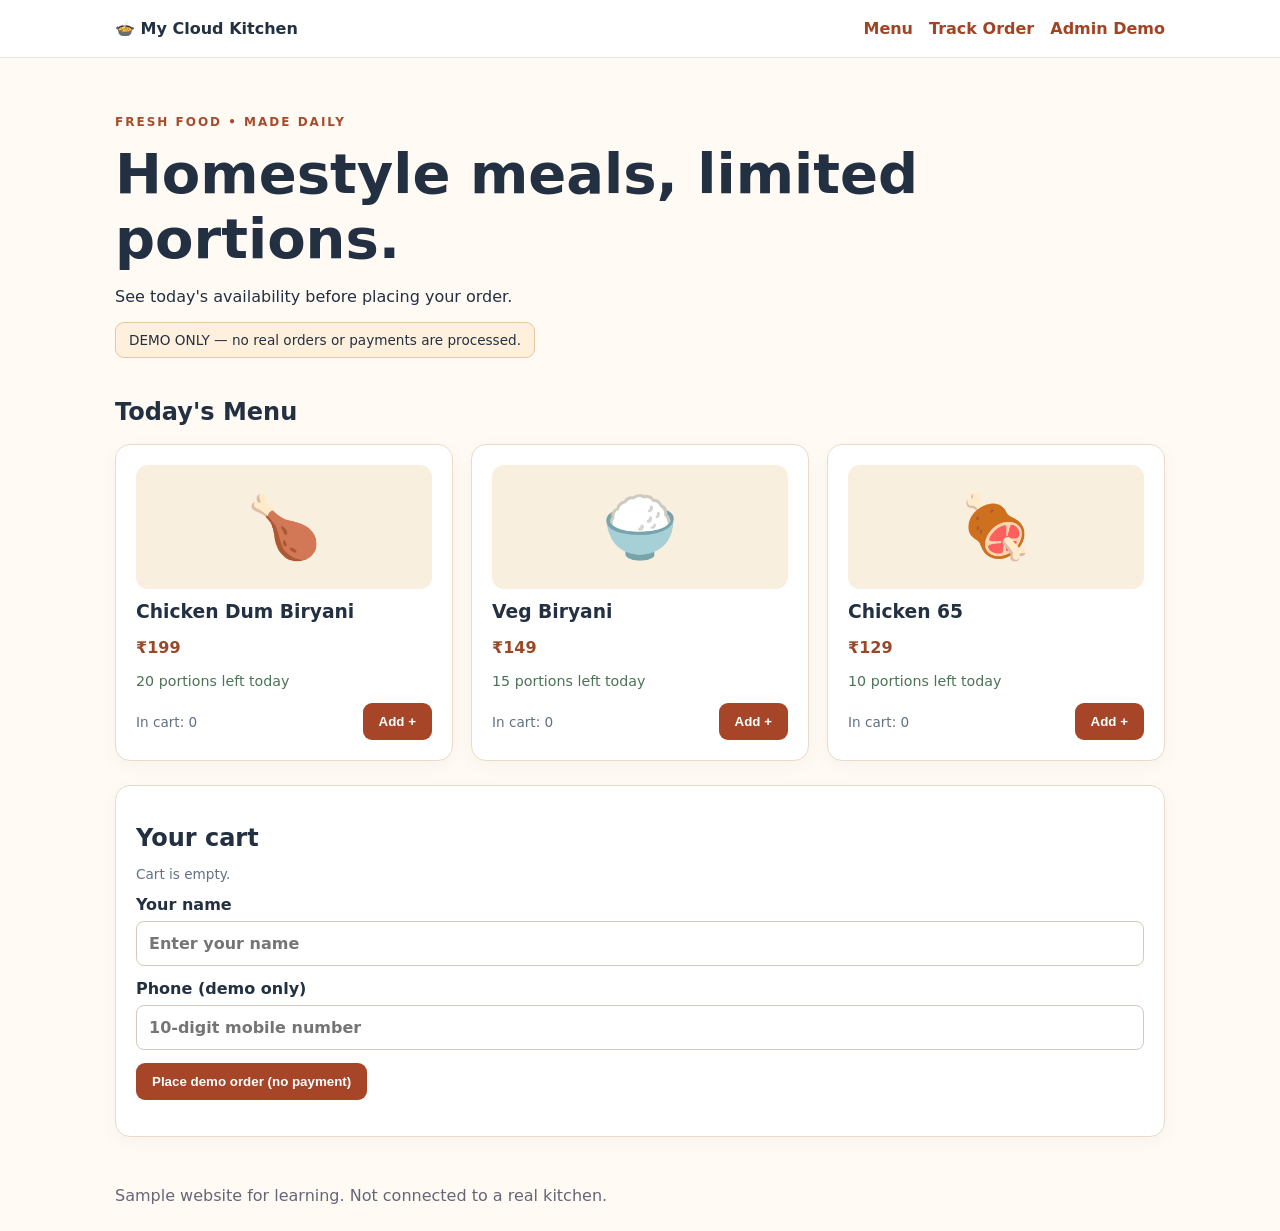
==== index.html @ c60e0d04 "Add files via upload" ====
<!doctype html><html lang="en"><head><meta charset="utf-8"><meta name="viewport" content="width=device-width,initial-scale=1"><title>My Cloud Kitchen — Demo</title><link rel="stylesheet" href="style.css"></head><body><header><div class="wrap nav"><strong>🍲 My Cloud Kitchen</strong><nav><a href="index.html">Menu</a><a href="tracking.html">Track Order</a><a href="admin.html">Admin Demo</a></nav></div></header><main class="wrap"><section class="hero"><p class="eyebrow">Fresh food • Made daily</p><h1>Homestyle meals, limited portions.</h1><p>See today's availability before placing your order.</p><span class="notice">DEMO ONLY — no real orders or payments are processed.</span></section><h2>Today's Menu</h2><div id="menu" class="cards"></div><section class="panel"><h2>Your cart</h2><div id="cart"></div><form id="order-form"><label>Your name<input name="name" required maxlength="80" placeholder="Enter your name"></label><label>Phone (demo only)<input name="phone" inputmode="numeric" required minlength="10" maxlength="15" placeholder="10-digit mobile number"></label><button type="submit">Place demo order (no payment)</button></form><p id="result" role="status"></p></section></main><footer class="wrap">Sample website for learning. Not connected to a real kitchen.</footer><script src="script.js"></script></body></html>
---- style.css ----
:root{font-family:system-ui,-apple-system,Segoe UI,Arial,sans-serif;color:#233042;background:#fffaf4}*{box-sizing:border-box}body{margin:0}header{background:#fff;border-bottom:1px solid #f0e5d9}.wrap{width:min(1050px,92%);margin:auto}.nav{display:flex;align-items:center;justify-content:space-between;gap:15px;padding:19px 0;flex-wrap:wrap}nav{display:flex;gap:16px;flex-wrap:wrap}a{color:#a24423;text-decoration:none;font-weight:600}.hero{padding:45px 0 22px}.eyebrow{text-transform:uppercase;letter-spacing:2px;color:#a64b2c;font-size:.75rem;font-weight:700}.hero h1{font-size:clamp(2rem,5vw,3.5rem);margin:7px 0}.notice{display:inline-block;padding:9px 13px;background:#fff0de;border:1px solid #e5c99f;border-radius:9px;font-size:.85rem}.cards{display:grid;grid-template-columns:repeat(auto-fit,minmax(235px,1fr));gap:18px;margin:18px 0 24px}.card,.panel{border:1px solid #e9dbcb;border-radius:15px;background:#fff;padding:20px;box-shadow:0 5px 20px #44220009}.panel{margin:23px 0}.food-icon{font-size:3.8rem;background:#f9efdf;display:grid;place-items:center;min-height:124px;border-radius:12px}.card h3{margin:12px 0 4px}.price{color:#9a4827;font-weight:800}.stock{font-size:.89rem;color:#4b7357}.soldout{color:#b73535}.card-actions{display:flex;align-items:center;justify-content:space-between;gap:12px}button{border:0;border-radius:9px;background:#a64527;color:#fff;padding:11px 16px;cursor:pointer;font-weight:700}button:hover{background:#87361e}button:disabled{opacity:.5;cursor:not-allowed}button.secondary{background:#536479}input,select{display:block;width:100%;border:1px solid #d9c8b9;padding:12px;border-radius:8px;font:inherit;margin-top:7px}label{display:block;margin:13px 0;font-weight:600}.line{display:flex;justify-content:space-between;align-items:center;gap:12px;padding:12px 0;border-bottom:1px solid #eee3d9;flex-wrap:wrap}.small{font-size:.85rem;color:#617185}#result,#tracking-result{margin-top:14px;font-weight:600}footer{padding:26px 0;color:#667}h2{margin:18px 0 12px}
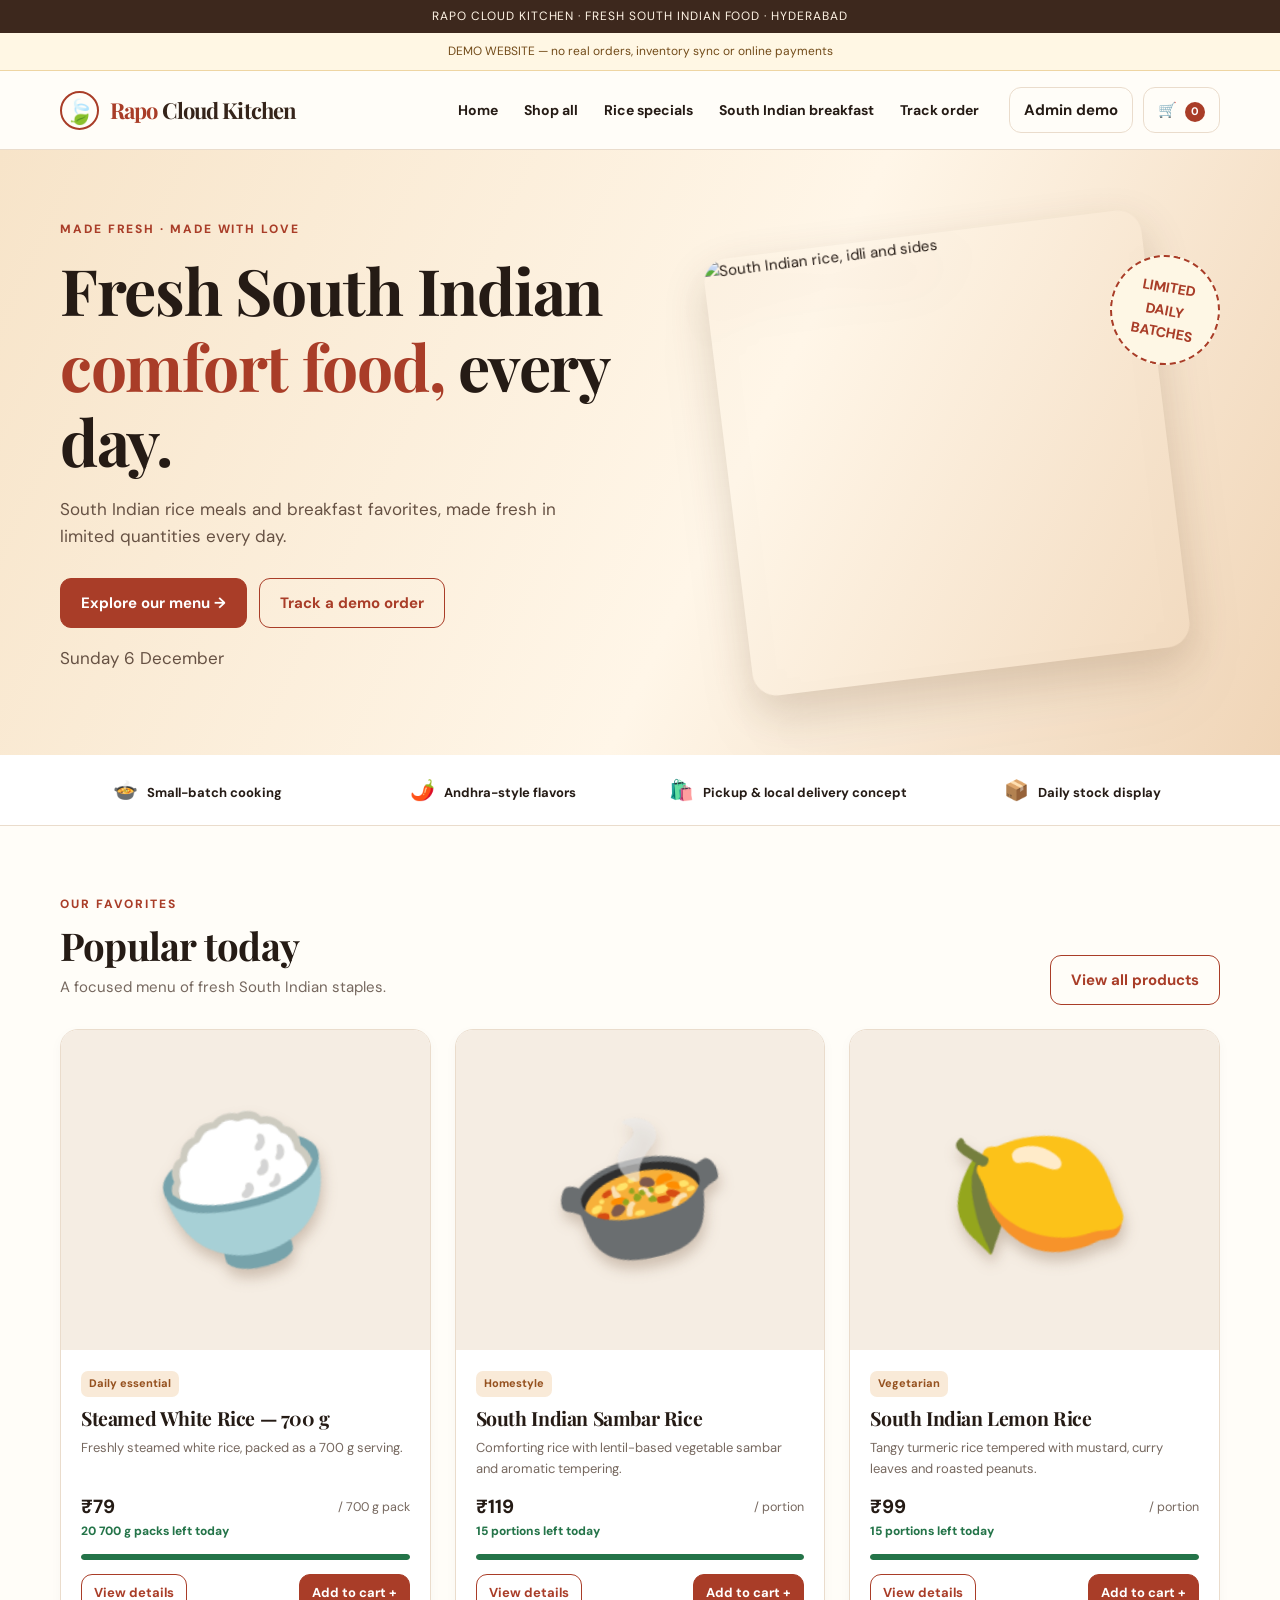
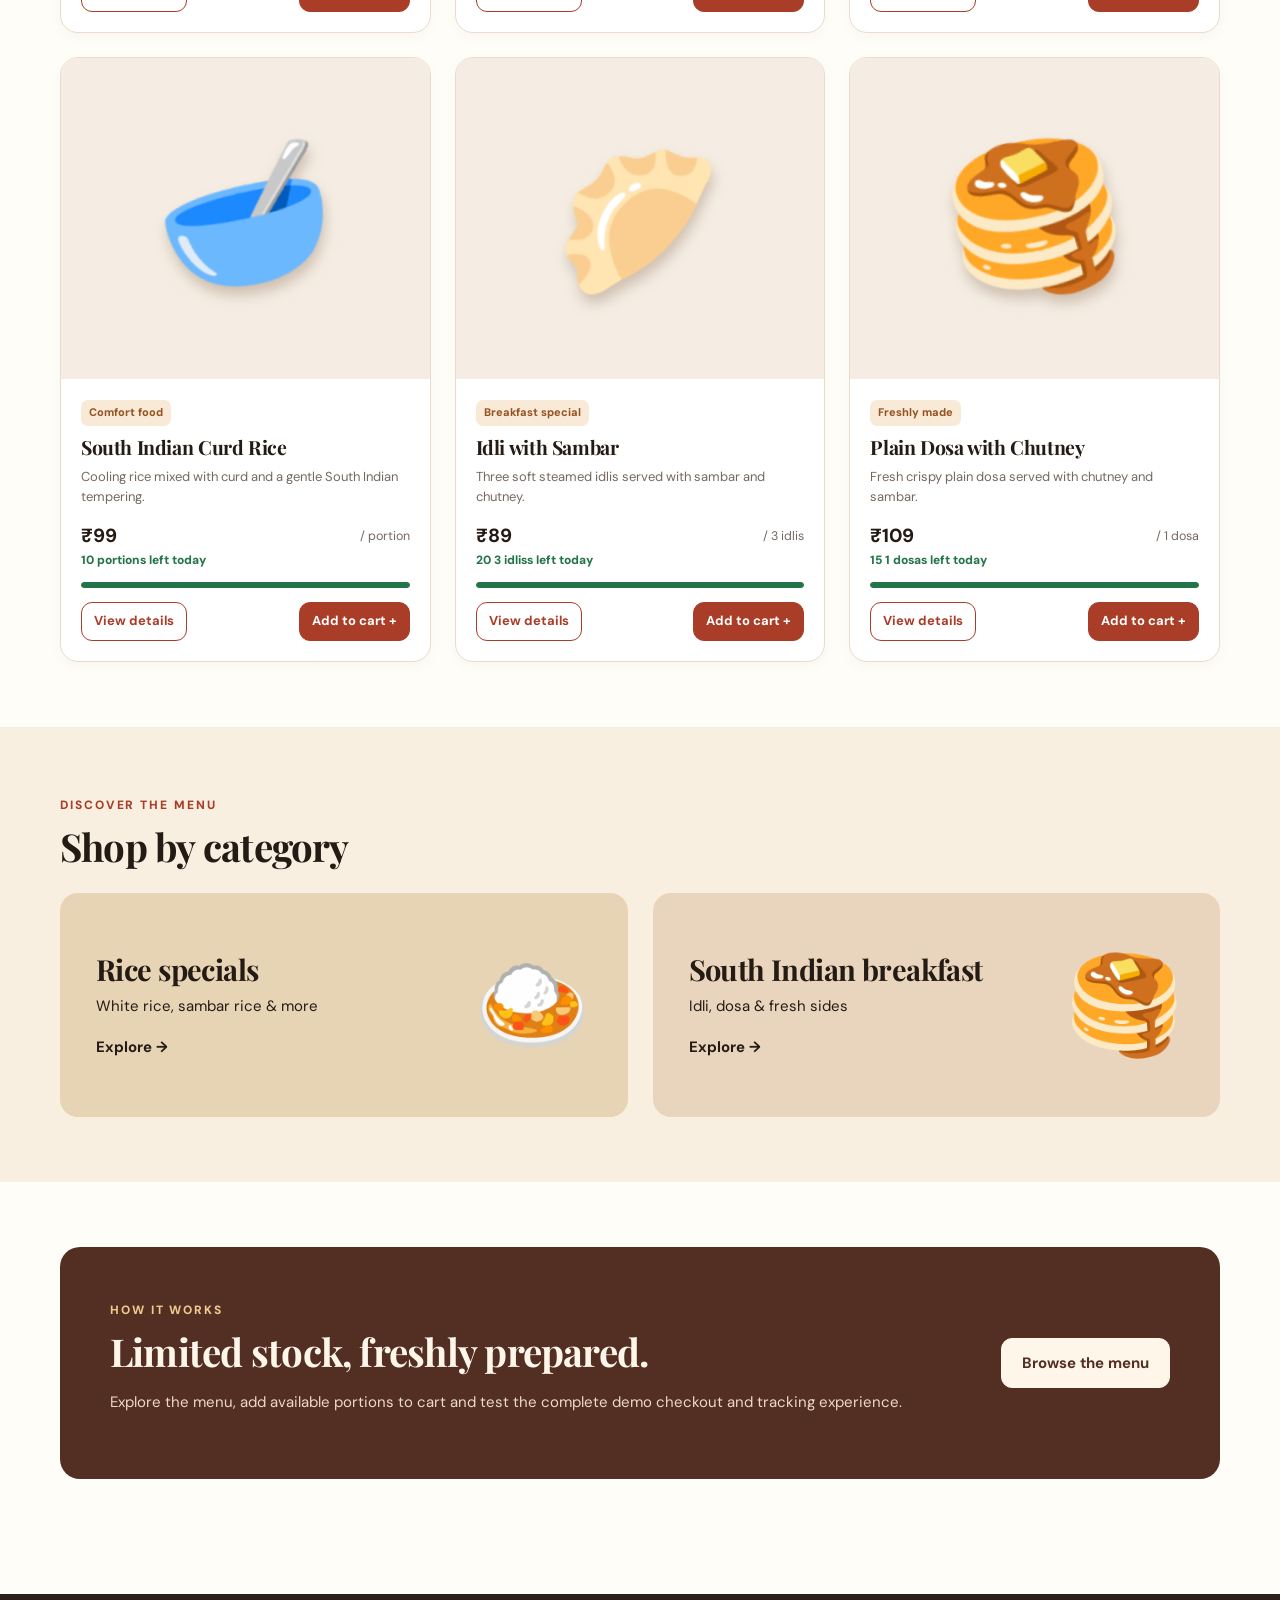
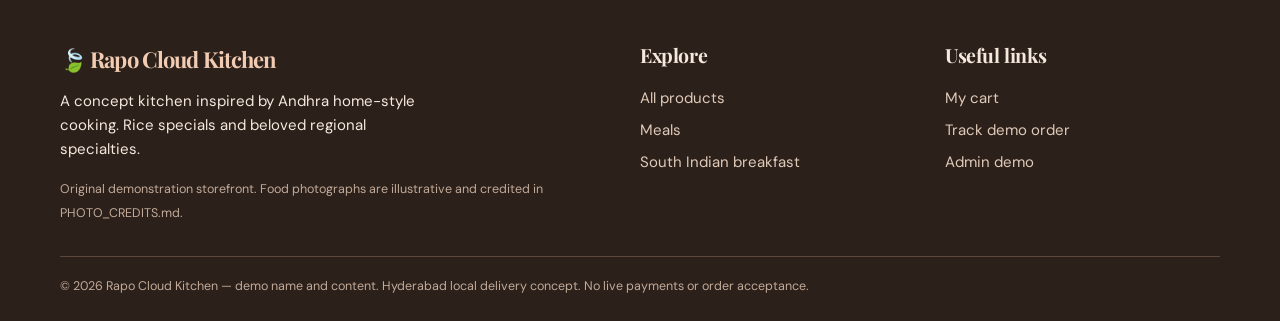
==== commit 6ed04eae: "Add files via upload New Repo Code with Items and price" ====
--- a/index.html
+++ b/index.html
@@ -1 +1 @@
-<!doctype html><html lang="en"><head><meta charset="utf-8"><meta name="viewport" content="width=device-width,initial-scale=1"><title>My Cloud Kitchen — Demo</title><link rel="stylesheet" href="style.css"></head><body><header><div class="wrap nav"><strong>🍲 My Cloud Kitchen</strong><nav><a href="index.html">Menu</a><a href="tracking.html">Track Order</a><a href="admin.html">Admin Demo</a></nav></div></header><main class="wrap"><section class="hero"><p class="eyebrow">Fresh food • Made daily</p><h1>Homestyle meals, limited portions.</h1><p>See today's availability before placing your order.</p><span class="notice">DEMO ONLY — no real orders or payments are processed.</span></section><h2>Today's Menu</h2><div id="menu" class="cards"></div><section class="panel"><h2>Your cart</h2><div id="cart"></div><form id="order-form"><label>Your name<input name="name" required maxlength="80" placeholder="Enter your name"></label><label>Phone (demo only)<input name="phone" inputmode="numeric" required minlength="10" maxlength="15" placeholder="10-digit mobile number"></label><button type="submit">Place demo order (no payment)</button></form><p id="result" role="status"></p></section></main><footer class="wrap">Sample website for learning. Not connected to a real kitchen.</footer><script src="script.js"></script></body></html>
+<!doctype html><html lang="en"><head><meta charset="utf-8"><meta name="viewport" content="width=device-width,initial-scale=1"><meta name="description" content="Andhra-inspired kitchen demo with fresh meals, South Indian breakfast and limited daily portions."><title>Rapo Cloud Kitchen | Andhra Home-Style Kitchen Demo</title><link rel="stylesheet" href="style.css"></head><body data-page="home"><div id="site-header"></div><main><section class="hero"><div class="container hero-grid"><div><span class="eyebrow">Made fresh · Made with love</span><h1>Fresh South Indian <strong>comfort food,</strong> every day.</h1><p>South Indian rice meals and breakfast favorites, made fresh in limited quantities every day.</p><div style="display:flex;gap:12px;flex-wrap:wrap;margin-top:28px"><a class="button" href="products.html">Explore our menu →</a><a class="button secondary" href="tracking.html">Track a demo order</a></div><p class="mini" id="today-date"></p></div><div class="hero-visual"><img class="hero-food" src="https://commons.wikimedia.org/wiki/Special:FilePath/South%20indian%20food.jpg?width=1000" alt="South Indian rice, idli and sides"><div class="hero-stamp">LIMITED<br>DAILY<br>BATCHES</div></div></div></section><div class="feature-strip"><div class="container feature-grid"><div class="feature"><span>🍲</span> Small-batch cooking</div><div class="feature"><span>🌶️</span> Andhra-style flavors</div><div class="feature"><span>🛍️</span> Pickup & local delivery concept</div><div class="feature"><span>📦</span> Daily stock display</div></div></div><section class="section container"><div class="section-head"><div><span class="eyebrow">Our favorites</span><h2>Popular today</h2><p>A focused menu of fresh South Indian staples.</p></div><a href="products.html" class="button secondary">View all products</a></div><div class="product-grid" id="featured"></div></section><section class="section category-area"><div class="container"><div class="section-head"><div><span class="eyebrow">Discover the menu</span><h2>Shop by category</h2></div></div><div class="category-grid"><a class="category-box" href="products.html?category=Rice%20Specials"><div><h3>Rice specials</h3><p>White rice, sambar rice & more</p><strong>Explore →</strong></div><div class="huge">🍛</div></a><a class="category-box" href="products.html?category=South%20Indian%20Breakfast"><div><h3>South Indian breakfast</h3><p>Idli, dosa & fresh sides</p><strong>Explore →</strong></div><div class="huge">🥞</div></a></div></div></section><section class="section container"><div class="banner"><div><span class="eyebrow" style="color:#efc98f">How it works</span><h2 style="margin:8px 0">Limited stock, freshly prepared.</h2><p>Explore the menu, add available portions to cart and test the complete demo checkout and tracking experience.</p></div><a class="button" href="products.html">Browse the menu</a></div></section></main><div id="site-footer"></div><script src="data.js"></script><script src="base.js"></script><script src="app.js"></script></body></html>
--- a/style.css
+++ b/style.css
@@ -1 +1,5 @@
-:root{font-family:system-ui,-apple-system,Segoe UI,Arial,sans-serif;color:#233042;background:#fffaf4}*{box-sizing:border-box}body{margin:0}header{background:#fff;border-bottom:1px solid #f0e5d9}.wrap{width:min(1050px,92%);margin:auto}.nav{display:flex;align-items:center;justify-content:space-between;gap:15px;padding:19px 0;flex-wrap:wrap}nav{display:flex;gap:16px;flex-wrap:wrap}a{color:#a24423;text-decoration:none;font-weight:600}.hero{padding:45px 0 22px}.eyebrow{text-transform:uppercase;letter-spacing:2px;color:#a64b2c;font-size:.75rem;font-weight:700}.hero h1{font-size:clamp(2rem,5vw,3.5rem);margin:7px 0}.notice{display:inline-block;padding:9px 13px;background:#fff0de;border:1px solid #e5c99f;border-radius:9px;font-size:.85rem}.cards{display:grid;grid-template-columns:repeat(auto-fit,minmax(235px,1fr));gap:18px;margin:18px 0 24px}.card,.panel{border:1px solid #e9dbcb;border-radius:15px;background:#fff;padding:20px;box-shadow:0 5px 20px #44220009}.panel{margin:23px 0}.food-icon{font-size:3.8rem;background:#f9efdf;display:grid;place-items:center;min-height:124px;border-radius:12px}.card h3{margin:12px 0 4px}.price{color:#9a4827;font-weight:800}.stock{font-size:.89rem;color:#4b7357}.soldout{color:#b73535}.card-actions{display:flex;align-items:center;justify-content:space-between;gap:12px}button{border:0;border-radius:9px;background:#a64527;color:#fff;padding:11px 16px;cursor:pointer;font-weight:700}button:hover{background:#87361e}button:disabled{opacity:.5;cursor:not-allowed}button.secondary{background:#536479}input,select{display:block;width:100%;border:1px solid #d9c8b9;padding:12px;border-radius:8px;font:inherit;margin-top:7px}label{display:block;margin:13px 0;font-weight:600}.line{display:flex;justify-content:space-between;align-items:center;gap:12px;padding:12px 0;border-bottom:1px solid #eee3d9;flex-wrap:wrap}.small{font-size:.85rem;color:#617185}#result,#tracking-result{margin-top:14px;font-weight:600}footer{padding:26px 0;color:#667}h2{margin:18px 0 12px}
+@import url('https://fonts.googleapis.com/css2?family=DM+Sans:wght@400;500;600;700&family=Playfair+Display:wght@500;600;700;800&display=swap');
+:root{--ink:#251b15;--muted:#76685f;--paper:#fffdf8;--cream:#f9f1e5;--line:#eadccc;--red:#a93d28;--red2:#8d2e1d;--green:#247449;--gold:#e9b650;--shadow:0 12px 34px rgba(74,44,25,.10)}*{box-sizing:border-box}body{margin:0;background:var(--paper);color:var(--ink);font:15px/1.6 'DM Sans',system-ui,sans-serif}h1,h2,h3,h4{font-family:'Playfair Display',Georgia,serif;line-height:1.18;letter-spacing:-.02em}h1{font-size:clamp(2.3rem,5vw,4.9rem)}h2{font-size:clamp(1.7rem,3vw,2.6rem)}h3{font-size:1.22rem}a{color:inherit;text-decoration:none}button,input,select,textarea{font:inherit}button{cursor:pointer}img{max-width:100%;display:block}.container{width:min(1160px,calc(100% - 36px));margin-inline:auto}.topbar{background:#3d281d;color:#fff4e5;text-align:center;padding:7px;font-size:12px;letter-spacing:.08em}.header{background:rgba(255,253,248,.97);position:sticky;top:0;z-index:50;border-bottom:1px solid var(--line);backdrop-filter:blur(12px)}.nav{display:flex;align-items:center;gap:30px;min-height:78px}.brand{display:flex;gap:11px;align-items:center;font:700 22px 'Playfair Display',serif;color:var(--red)}.brand-mark{width:39px;height:39px;border:2px solid var(--red);border-radius:50%;display:grid;place-items:center;font-size:24px}.navlinks{display:flex;align-items:center;gap:26px;margin-left:auto;font-size:14px;font-weight:700}.navlinks a:hover,.footer a:hover{color:var(--red)}.nav-actions{display:flex;align-items:center;gap:10px}.iconlink{border:1px solid var(--line);border-radius:12px;padding:10px 14px;font-weight:700;white-space:nowrap}.cart-count{display:inline-grid;place-items:center;background:var(--red);color:#fff;border-radius:50%;font-size:11px;min-width:20px;height:20px;margin-left:4px}.mobile-toggle{display:none}.button{display:inline-flex;align-items:center;justify-content:center;gap:9px;border:1px solid var(--red);border-radius:11px;background:var(--red);color:#fff;padding:12px 20px;font-weight:700;transition:.15s}.button:hover{background:var(--red2)}.button.secondary{background:transparent;color:var(--red)}.button.secondary:hover{background:#fcf0eb}.button.dark{background:#32231c;border-color:#32231c}.button:disabled{opacity:.45;cursor:not-allowed}.button.full{width:100%}.button.small{padding:8px 12px;font-size:13px}.eyebrow{text-transform:uppercase;letter-spacing:.16em;color:var(--red);font-weight:800;font-size:12px}.hero{overflow:hidden;background:linear-gradient(115deg,#f7e4c9 0%,#fff6e8 57%,#f0d5b7 100%)}.hero-grid{min-height:510px;display:grid;grid-template-columns:1.03fr .97fr;gap:35px;align-items:center;padding-block:66px}.hero p{color:#665143;font-size:17px;max-width:510px}.hero h1{margin:12px 0}.hero strong{color:var(--red)}.hero-visual{position:relative;display:grid;place-items:center;min-height:360px}.hero-food{width:min(90%,440px);filter:drop-shadow(0 25px 26px rgba(67,39,20,.24));transform:rotate(-7deg)}.hero-stamp{position:absolute;right:0;top:5%;width:110px;height:110px;display:grid;place-items:center;text-align:center;border-radius:50%;background:#fef7e5;border:2px dashed var(--red);color:var(--red);font-weight:800;font-size:14px;transform:rotate(10deg)}.feature-strip{background:#fff;border-bottom:1px solid var(--line)}.feature-grid{display:grid;grid-template-columns:repeat(4,1fr);gap:20px;padding-block:19px}.feature{text-align:center;font-size:13px;font-weight:700}.feature span{font-size:20px;margin-right:6px}.section{padding-block:65px}.section-head{display:flex;align-items:end;justify-content:space-between;gap:20px;margin-bottom:24px}.section-head h2{margin:8px 0 0}.section-head p{color:var(--muted);margin:6px 0}.pill-row{display:flex;gap:9px;flex-wrap:wrap;margin:20px 0 25px}.pill{border:1px solid var(--line);border-radius:99px;padding:9px 16px;background:#fff;color:#5f4a40;font-weight:700;font-size:13px}.pill.active,.pill:hover{background:var(--red);border-color:var(--red);color:#fff}.product-grid{display:grid;grid-template-columns:repeat(3,1fr);gap:24px}.product-card{background:#fff;border:1px solid var(--line);border-radius:18px;overflow:hidden;box-shadow:0 4px 13px rgba(64,35,16,.03);transition:transform .15s,box-shadow .15s}.product-card:hover{transform:translateY(-3px);box-shadow:var(--shadow)}.food-art{position:relative;overflow:hidden;display:grid;place-items:center;aspect-ratio:1.15;background:radial-gradient(circle at 30% 25%,#fff9e6,#dfc5a4);isolation:isolate}.food-art:before{content:'';position:absolute;width:75%;aspect-ratio:1;border-radius:50%;background:#f7f3e7;box-shadow:0 18px 24px #6d3c2352,0 0 0 9px #eae5db,0 0 0 11px #fff9ee;transform:rotate(-13deg)}.food-art .food-emoji{position:relative;z-index:1;font-size:clamp(6rem,12vw,9rem);filter:drop-shadow(0 9px 7px #59341940);transform:rotate(-13deg)}.food-art.pickle{background:linear-gradient(135deg,#e2dbad,#b4bf8b)}.food-art.mango{background:linear-gradient(135deg,#ffdd89,#f1b36b)}.food-art.sweet{background:linear-gradient(135deg,#e9c698,#f4e7ce)}.food-art.curry{background:linear-gradient(135deg,#eebc85,#bf7051)}.food-art.vegbiryani{background:linear-gradient(135deg,#e0daa7,#b4c391)}.product-card .body{padding:20px}.tag{display:inline-block;border-radius:7px;background:#f9ead8;color:#965220;padding:4px 8px;font-size:11px;font-weight:800}.product-card h3{margin:10px 0 8px}.product-card h3 a:hover{color:var(--red)}.product-card p{color:var(--muted);margin:0 0 12px;font-size:13px;min-height:42px}.price-row{display:flex;align-items:center;justify-content:space-between;gap:8px}.price{font-weight:800;font-size:19px}.stock{color:var(--green);font-size:12px;font-weight:800}.stock.low{color:#b35b16}.stock.out{color:#a83333}.muted{color:var(--muted)}.stock-track{height:6px;background:#f1e8dc;border-radius:6px;overflow:hidden;margin:12px 0}.stock-fill{height:100%;background:var(--green);border-radius:6px}.stock-fill.low{background:#ce8a30}.price-buttons{display:flex;gap:9px;justify-content:space-between;align-items:center;margin-top:14px}.category-area{background:#f8efe1}.category-grid{display:grid;grid-template-columns:repeat(2,1fr);gap:25px}.category-box{border-radius:18px;padding:36px;min-height:195px;display:flex;align-items:center;justify-content:space-between;background:#e6d4b5}.category-box:nth-child(2){background:#e9d4bd}.category-box .huge{font-size:95px}.category-box h3{font-size:29px;margin:0}.category-box p{margin:8px 0 17px}.banner{background:#532f23;color:#fff6ea;padding:50px;border-radius:20px;display:flex;justify-content:space-between;align-items:center;gap:25px}.banner p{color:#edd9c8}.banner .button{background:#fff6ea;color:#532f23;border-color:#fff6ea}.footer{background:#2c201a;color:#f5e9de;padding:50px 0 24px;margin-top:50px}.footer-grid{display:grid;grid-template-columns:2fr 1fr 1fr;gap:30px}.footer h3{margin-top:0}.footer a{display:block;margin:8px 0;color:#e0cab9}.footer small{color:#c1aa99}.pagehead{background:#faf0e2;border-bottom:1px solid var(--line);padding:36px 0}.pagehead h1{font-size:clamp(2rem,4vw,3rem);margin:4px 0}.pagehead p{margin:0;color:var(--muted)}.product-detail{display:grid;grid-template-columns:1fr 1fr;gap:48px;padding-block:48px}.detail-visual .food-art{border-radius:20px;aspect-ratio:1}.detail-visual .food-emoji{font-size:clamp(10rem,20vw,15rem)}.detail-copy h1{font-size:clamp(2.2rem,4vw,3.6rem);margin:14px 0}.detail-copy .price{font-size:30px}.detail-copy p{color:#67574c}.qty-control{display:inline-flex;align-items:center;border:1px solid var(--line);border-radius:10px;overflow:hidden}.qty-control button{background:#fff;border:0;padding:9px 16px;font-weight:800;font-size:19px}.qty-control span{min-width:35px;text-align:center;font-weight:800}.detail-actions{display:flex;gap:12px;margin-top:24px}.detail-actions .button{flex:1}.info-block{border-top:1px solid var(--line);padding-top:17px;margin-top:23px}.two-col{display:grid;grid-template-columns:1.55fr .9fr;gap:28px}.panel{background:white;border:1px solid var(--line);padding:25px;border-radius:17px}.panel h3{margin-top:0}.cart-item{display:grid;grid-template-columns:95px 1fr auto;gap:18px;align-items:center;padding:18px 0;border-bottom:1px solid var(--line)}.cart-item .food-art{border-radius:11px;aspect-ratio:1}.cart-item .food-emoji{font-size:44px}.cart-item h3{font-size:17px;margin:0}.linkbutton{border:0;background:none;color:var(--red);text-decoration:underline;padding:0}.summary-line{display:flex;justify-content:space-between;gap:10px;padding:9px 0}.summary-line.total{font-weight:800;font-size:22px;border-top:1px solid var(--line);margin-top:8px;padding-top:18px}.form-grid{display:grid;grid-template-columns:repeat(2,1fr);gap:17px}.field{display:flex;flex-direction:column;gap:6px}.field.full{grid-column:1/-1}.field label{font-weight:700;font-size:13px}.field input,.field select,.field textarea{width:100%;padding:12px 13px;border:1px solid #d9c9bb;border-radius:10px;background:#fff;color:var(--ink)}.field input:focus,.field textarea:focus,.field select:focus{outline:2px solid #e9aa89}.field textarea{min-height:85px;resize:vertical}.notice{padding:14px 16px;border:1px solid #e6c79a;background:#fff7e8;color:#735022;border-radius:12px;font-size:13px}.notice.success{border-color:#a6d4bc;background:#f1fbf5;color:#206c42}.notice.error{border-color:#e3a7a7;background:#fff4f4;color:#9a2f2f}.notice strong{display:block}.empty{padding:60px 20px;text-align:center;border:1px dashed var(--line);border-radius:15px}.empty .emoji{font-size:55px}.status-list{display:flex;flex-direction:column;gap:0;margin-top:25px}.status-step{display:flex;gap:17px;align-items:start;position:relative;padding-bottom:27px}.status-step:not(:last-child):before{content:'';position:absolute;left:15px;top:35px;bottom:0;width:2px;background:var(--line)}.status-dot{width:32px;height:32px;border-radius:50%;display:grid;place-items:center;flex:none;background:#f2e7d9;color:var(--muted);font-weight:700}.status-step.done .status-dot{background:var(--green);color:white}.status-step strong{display:block;margin-top:3px}.admin-stats{display:grid;grid-template-columns:repeat(4,1fr);gap:14px;margin-bottom:25px}.stat{background:#fff;border:1px solid var(--line);border-radius:14px;padding:20px}.stat .value{font-size:26px;font-weight:800}.stat .label{font-size:12px;color:var(--muted)}.admin-grid{display:grid;grid-template-columns:1.1fr .9fr;gap:20px}.admin-item{display:grid;grid-template-columns:1fr 110px 100px;gap:12px;align-items:center;padding:13px 0;border-bottom:1px solid var(--line)}.admin-item small{display:block;color:var(--muted)}.admin-item input{width:100%;padding:8px;border:1px solid var(--line);border-radius:7px}.table-wrap{overflow-x:auto}table{border-collapse:collapse;width:100%;font-size:13px}th,td{padding:12px 10px;border-bottom:1px solid var(--line);text-align:left;vertical-align:middle}th{font-size:12px;color:var(--muted)}td select{border:1px solid var(--line);padding:7px;border-radius:8px;max-width:150px}.alert{position:fixed;right:20px;bottom:20px;z-index:100;background:#2d4835;color:#fff;padding:14px 20px;border-radius:11px;box-shadow:var(--shadow);max-width:340px}.demo-ribbon{background:#fff7e4;color:#724b19;text-align:center;padding:9px;font-size:12px;border-bottom:1px solid #eed5a3}.footer-line{margin-top:32px;border-top:1px solid #5e473a;padding-top:16px}.mini{font-size:12px}.hide{display:none!important}@media(max-width:830px){.nav{min-height:65px;flex-wrap:wrap;gap:12px}.navlinks{display:none;order:3;width:100%;padding-bottom:14px;flex-direction:column;align-items:start}.navlinks.open{display:flex}.nav-actions{margin-left:auto}.mobile-toggle{display:block}.hero-grid{grid-template-columns:1fr;padding-block:46px;gap:12px}.hero-visual{min-height:290px}.hero-food{width:300px}.product-grid{grid-template-columns:repeat(2,1fr)}.feature-grid{grid-template-columns:repeat(2,1fr)}.product-detail,.two-col,.admin-grid{grid-template-columns:1fr}.admin-stats{grid-template-columns:repeat(2,1fr)}.footer-grid{grid-template-columns:1fr 1fr}.footer-grid>div:first-child{grid-column:1/-1}}@media(max-width:540px){.container{width:min(100% - 26px,1160px)}.brand{font-size:18px}.brand-mark{width:33px;height:33px}.navlinks{gap:10px}.iconlink{padding:7px}.hero-grid{padding-block:38px}.hero-visual{min-height:235px}.hero-food{width:245px}.hero-stamp{width:85px;height:85px;font-size:11px}.section{padding-block:42px}.product-grid,.category-grid{grid-template-columns:1fr}.food-art{aspect-ratio:1.55}.product-card .food-emoji{font-size:7rem}.category-box{min-height:150px;padding:25px}.category-box .huge{font-size:70px}.banner{padding:25px;display:block}.banner .button{margin-top:10px}.footer-grid{grid-template-columns:1fr}.footer-grid>div:first-child{grid-column:auto}.cart-item{grid-template-columns:68px 1fr;gap:10px}.cart-item>div:last-child{grid-column:2}.form-grid{grid-template-columns:1fr}.field.full{grid-column:auto}.detail-actions{flex-direction:column}.admin-item{grid-template-columns:1fr 75px 65px}.admin-stats{grid-template-columns:repeat(2,1fr)}.nav-actions .iconlink{font-size:12px}}
+
+/* Rapo Cloud Kitchen: genuine example food photographs */
+.food-art:before{display:none}.food-art{background:#f5ede3}.food-art .food-photo{display:block;width:100%;height:100%;object-fit:cover;position:absolute;inset:0}.food-art .food-emoji{z-index:1}.hero-food{object-fit:cover;border-radius:24px;box-shadow:0 18px 45px #5c381a33;aspect-ratio:1/1}.brand{letter-spacing:-.04em}
